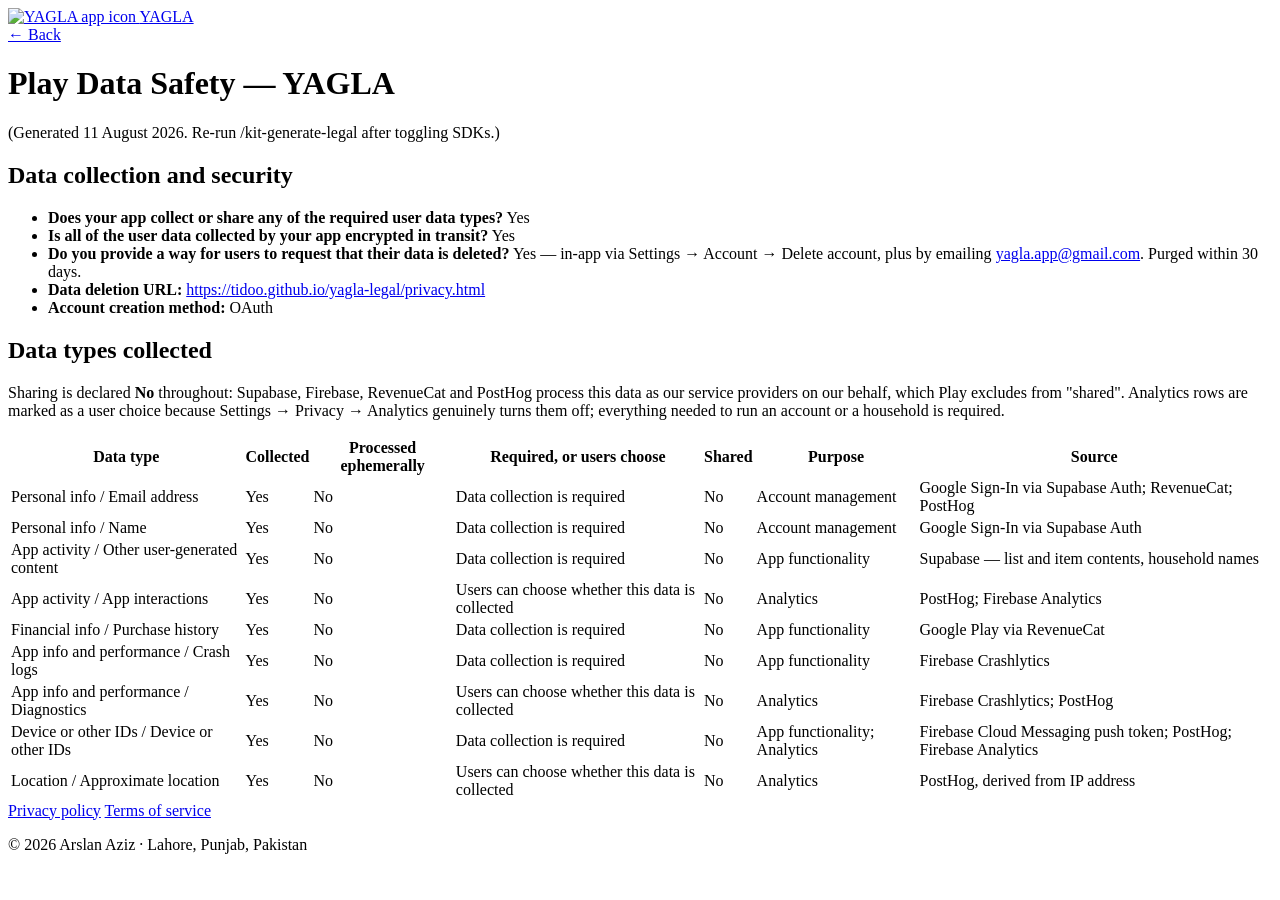
==== data-safety.html @ 9451c470 "Sync landing site from the app repo; point links at tidoo.github.io Co-Authored-By: Claude Opus 5.5 " ====
<!DOCTYPE html>
<html lang="en">
<head>
<meta charset="utf-8">
<meta name="viewport" content="width=device-width, initial-scale=1">
<title>Data Safety — YAGLA</title>
<meta name="description" content="Reference copy of the Play Data safety answers.">
<meta name="robots" content="noindex, nofollow">
<link rel="icon" href="assets/icon.png">
<link rel="stylesheet" href="styles.css">
</head>
<body>
<div class="wrap">
  <header class="site">
    <a class="brand" href="index.html">
      <img src="assets/icon.png" alt="YAGLA app icon">
      <span>YAGLA</span>
    </a>
  </header>
  <main class="legal">
    <a class="back" href="index.html">← Back</a>
<h1>Play Data Safety — YAGLA</h1>
<p>(Generated 11 August 2026. Re-run /kit-generate-legal after toggling SDKs.)</p>
<h2>Data collection and security</h2>
<ul>
<li><strong>Does your app collect or share any of the required user data types?</strong> Yes</li>
<li><strong>Is all of the user data collected by your app encrypted in transit?</strong> Yes</li>
<li><strong>Do you provide a way for users to request that their data is deleted?</strong> Yes — in-app via
Settings → Account → Delete account, plus by emailing <a href="mailto:yagla.app@gmail.com">yagla.app@gmail.com</a>. Purged within
30 days.</li>
<li><strong>Data deletion URL:</strong> <a href="https://tidoo.github.io/yagla-legal/privacy.html">https://tidoo.github.io/yagla-legal/privacy.html</a></li>
<li><strong>Account creation method:</strong> OAuth</li>
</ul>
<h2>Data types collected</h2>
<p>Sharing is declared <strong>No</strong> throughout: Supabase, Firebase, RevenueCat and PostHog process this
data as our service providers on our behalf, which Play excludes from &quot;shared&quot;. Analytics rows
are marked as a user choice because Settings → Privacy → Analytics genuinely turns them off;
everything needed to run an account or a household is required.</p>
<table>
<thead>
<tr>
<th>Data type</th>
<th>Collected</th>
<th>Processed ephemerally</th>
<th>Required, or users choose</th>
<th>Shared</th>
<th>Purpose</th>
<th>Source</th>
</tr>
</thead>
<tbody><tr>
<td>Personal info / Email address</td>
<td>Yes</td>
<td>No</td>
<td>Data collection is required</td>
<td>No</td>
<td>Account management</td>
<td>Google Sign-In via Supabase Auth; RevenueCat; PostHog</td>
</tr>
<tr>
<td>Personal info / Name</td>
<td>Yes</td>
<td>No</td>
<td>Data collection is required</td>
<td>No</td>
<td>Account management</td>
<td>Google Sign-In via Supabase Auth</td>
</tr>
<tr>
<td>App activity / Other user-generated content</td>
<td>Yes</td>
<td>No</td>
<td>Data collection is required</td>
<td>No</td>
<td>App functionality</td>
<td>Supabase — list and item contents, household names</td>
</tr>
<tr>
<td>App activity / App interactions</td>
<td>Yes</td>
<td>No</td>
<td>Users can choose whether this data is collected</td>
<td>No</td>
<td>Analytics</td>
<td>PostHog; Firebase Analytics</td>
</tr>
<tr>
<td>Financial info / Purchase history</td>
<td>Yes</td>
<td>No</td>
<td>Data collection is required</td>
<td>No</td>
<td>App functionality</td>
<td>Google Play via RevenueCat</td>
</tr>
<tr>
<td>App info and performance / Crash logs</td>
<td>Yes</td>
<td>No</td>
<td>Data collection is required</td>
<td>No</td>
<td>App functionality</td>
<td>Firebase Crashlytics</td>
</tr>
<tr>
<td>App info and performance / Diagnostics</td>
<td>Yes</td>
<td>No</td>
<td>Users can choose whether this data is collected</td>
<td>No</td>
<td>Analytics</td>
<td>Firebase Crashlytics; PostHog</td>
</tr>
<tr>
<td>Device or other IDs / Device or other IDs</td>
<td>Yes</td>
<td>No</td>
<td>Data collection is required</td>
<td>No</td>
<td>App functionality; Analytics</td>
<td>Firebase Cloud Messaging push token; PostHog; Firebase Analytics</td>
</tr>
<tr>
<td>Location / Approximate location</td>
<td>Yes</td>
<td>No</td>
<td>Users can choose whether this data is collected</td>
<td>No</td>
<td>Analytics</td>
<td>PostHog, derived from IP address</td>
</tr>
</tbody></table>

  </main>
  <footer class="site">
    <a href="privacy.html">Privacy policy</a>
    <a href="terms.html">Terms of service</a>
    <p>© 2026 Arslan Aziz · Lahore, Punjab, Pakistan</p>
  </footer>
</div>
</body>
</html>
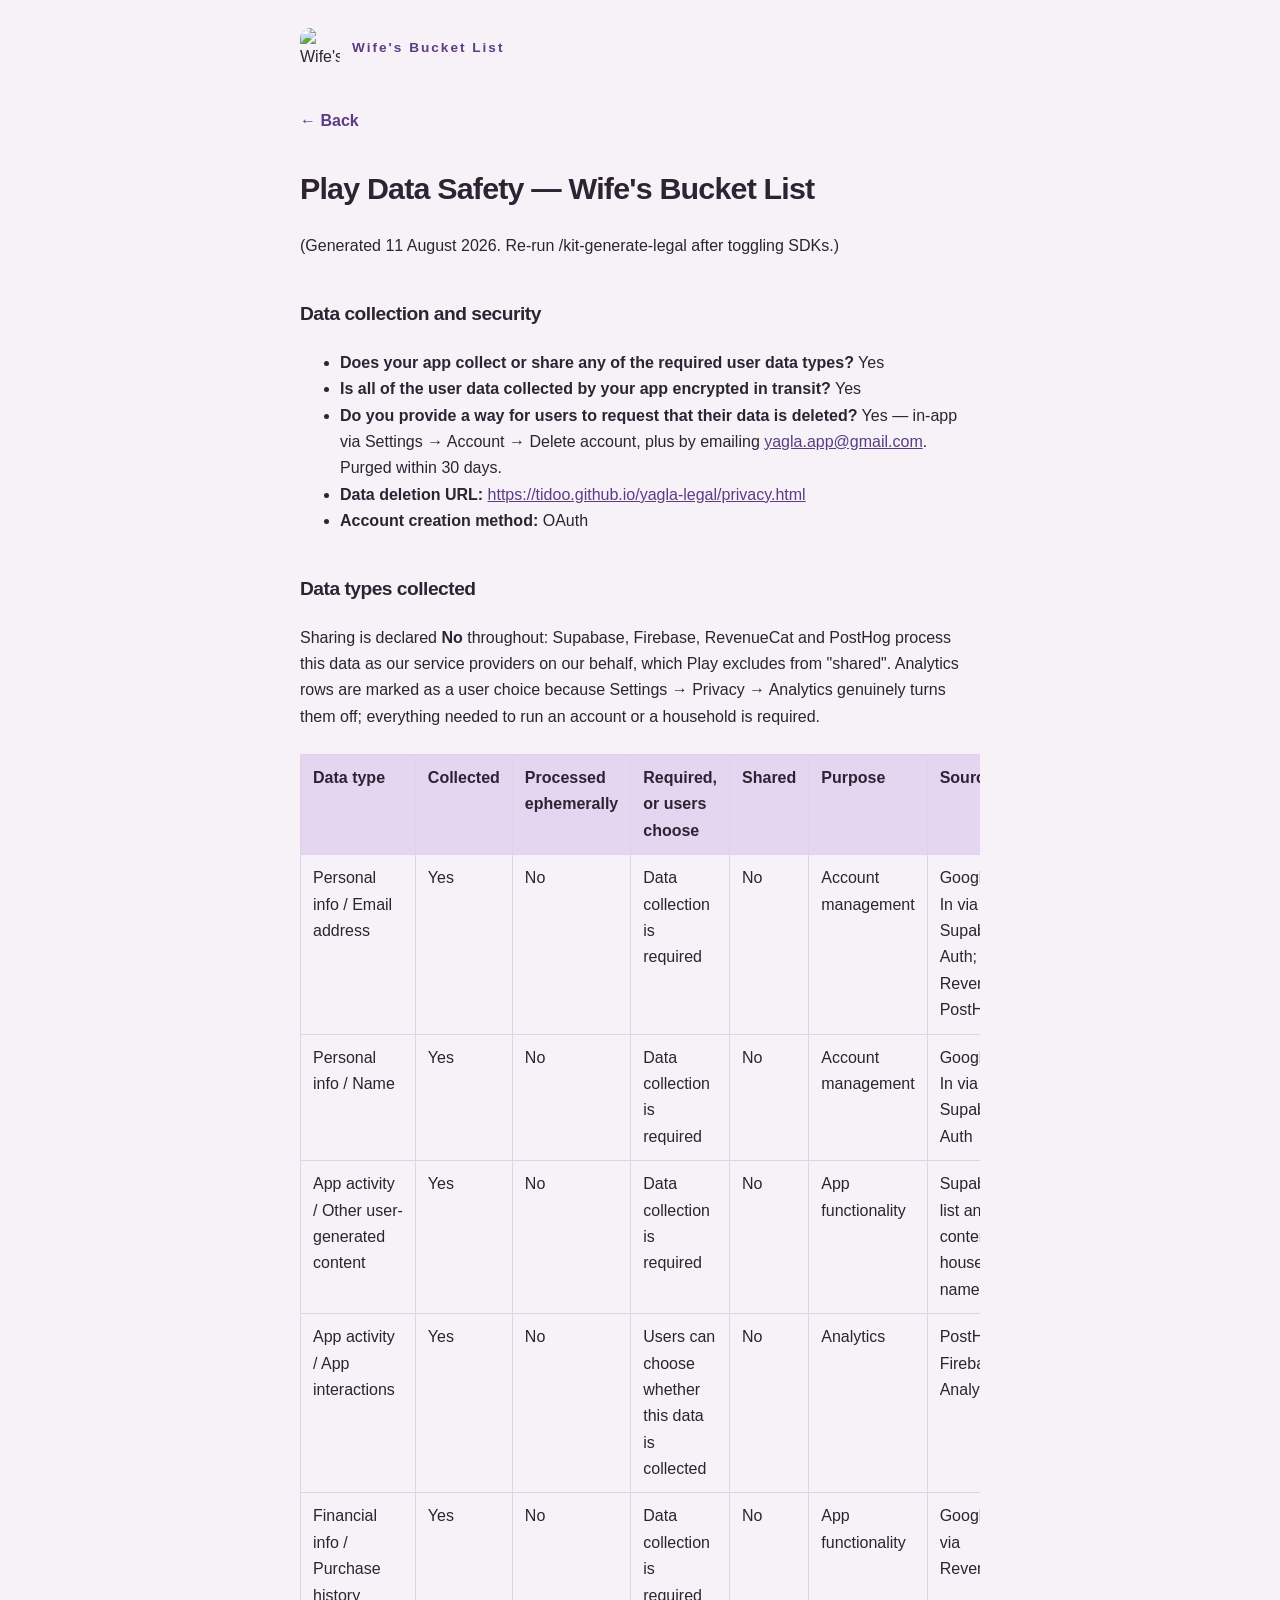
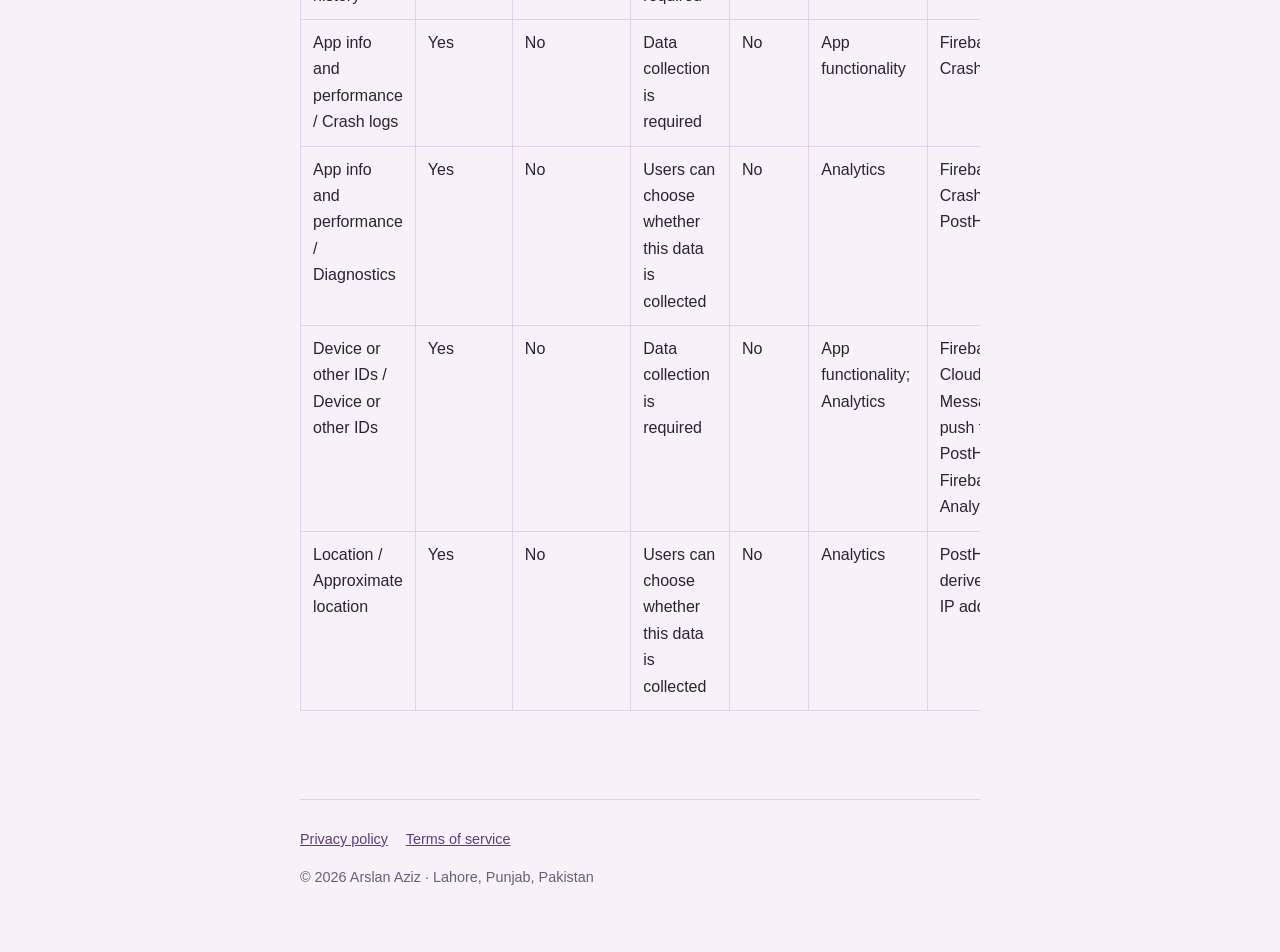
==== commit 9bc71a18: "Rename to Wife's Bucket List; new screenshots Co-Authored-By: Claude Opus 5.5 <noreply@anthropic.com" ====
--- a/data-safety.html
+++ b/data-safety.html
@@ -3,7 +3,7 @@
 <head>
 <meta charset="utf-8">
 <meta name="viewport" content="width=device-width, initial-scale=1">
-<title>Data Safety — YAGLA</title>
+<title>Data Safety — Wife's Bucket List</title>
 <meta name="description" content="Reference copy of the Play Data safety answers.">
 <meta name="robots" content="noindex, nofollow">
 <link rel="icon" href="assets/icon.png">
@@ -13,13 +13,13 @@
 <div class="wrap">
   <header class="site">
     <a class="brand" href="index.html">
-      <img src="assets/icon.png" alt="YAGLA app icon">
-      <span>YAGLA</span>
+      <img src="assets/icon.png" alt="Wife's Bucket List app icon">
+      <span>Wife's Bucket List</span>
     </a>
   </header>
   <main class="legal">
     <a class="back" href="index.html">← Back</a>
-<h1>Play Data Safety — YAGLA</h1>
+<h1>Play Data Safety — Wife's Bucket List</h1>
 <p>(Generated 11 August 2026. Re-run /kit-generate-legal after toggling SDKs.)</p>
 <h2>Data collection and security</h2>
 <ul>
--- a/styles.css
+++ b/styles.css
@@ -0,0 +1,157 @@
+/* Wife's Bucket List landing — one stylesheet, no build step, no external requests.
+   Accent is BrandPrimary from the app's Color.kt so the site and the app match. */
+
+:root {
+  --accent: #7B5EA7;
+  --accent-deep: #5C3D85;
+  --lilac: #E4D5F0;
+  --lilac-soft: #F3EAF7;
+  --ground: #F6F2F7;
+  --ink: #2C2333;
+  --muted: #6B6076;
+  --hairline: #E0D3E8;
+  --radius: 18px;
+  color-scheme: light;
+}
+
+* { box-sizing: border-box; }
+
+body {
+  margin: 0;
+  font-family: -apple-system, BlinkMacSystemFont, "Segoe UI", Roboto, Helvetica, Arial, sans-serif;
+  line-height: 1.65;
+  color: var(--ink);
+  background: var(--ground);
+  -webkit-font-smoothing: antialiased;
+}
+
+.wrap {
+  max-width: 720px;
+  margin: 0 auto;
+  padding: 0 20px;
+}
+
+/* ---------- Header ---------- */
+
+header.site {
+  padding: 28px 0 8px;
+}
+
+.brand {
+  display: flex;
+  align-items: center;
+  gap: 12px;
+  text-decoration: none;
+  color: var(--ink);
+}
+
+.brand img { width: 40px; height: 40px; border-radius: 10px; }
+.brand span { font-weight: 800; letter-spacing: 2px; font-size: 0.85rem; color: var(--accent-deep); }
+
+/* ---------- Hero ---------- */
+
+.hero {
+  padding: 56px 0 40px;
+  text-align: center;
+  background: linear-gradient(160deg, var(--lilac-soft) 0%, var(--lilac) 100%);
+  border-radius: var(--radius);
+  margin-top: 16px;
+}
+
+.hero h1 {
+  font-size: clamp(2rem, 7vw, 3rem);
+  line-height: 1.08;
+  letter-spacing: -1.5px;
+  margin: 0 0 16px;
+}
+
+.hero p.lead {
+  font-size: 1.15rem;
+  color: var(--muted);
+  margin: 0 auto 28px;
+  max-width: 30ch;
+}
+
+.cta {
+  display: inline-block;
+  background: var(--accent);
+  color: #fff;
+  text-decoration: none;
+  font-weight: 700;
+  padding: 15px 30px;
+  border-radius: 14px;
+}
+
+.cta:hover { background: var(--accent-deep); }
+
+/* ---------- Screenshots ---------- */
+
+.shots {
+  display: flex;
+  gap: 16px;
+  justify-content: center;
+  flex-wrap: wrap;
+  margin: 40px 0 8px;
+}
+
+.shots img {
+  width: 100%;
+  max-width: 216px;
+  height: auto;
+  border-radius: 14px;
+  box-shadow: 0 8px 28px rgba(70, 44, 102, 0.16);
+}
+
+/* ---------- Features ---------- */
+
+section { padding: 40px 0; }
+
+h2 {
+  font-size: 1.5rem;
+  letter-spacing: -0.5px;
+  margin: 0 0 20px;
+}
+
+.features { display: grid; gap: 14px; }
+
+.feature {
+  background: #fff;
+  border: 1px solid var(--hairline);
+  border-radius: var(--radius);
+  padding: 18px 20px;
+}
+
+.feature h3 { margin: 0 0 4px; font-size: 1.05rem; }
+.feature p { margin: 0; color: var(--muted); }
+
+/* ---------- Contact ---------- */
+
+.contact a { color: var(--accent-deep); }
+
+/* ---------- Legal pages ---------- */
+
+.legal { padding: 32px 0 64px; }
+.legal h1 { font-size: 1.9rem; letter-spacing: -0.8px; }
+.legal h2 { font-size: 1.2rem; margin-top: 2em; }
+.legal table { border-collapse: collapse; width: 100%; margin: 1.5em 0; display: block; overflow-x: auto; }
+.legal th, .legal td { border: 1px solid var(--hairline); padding: 10px 12px; text-align: left; vertical-align: top; }
+.legal th { background: var(--lilac); }
+.legal a { color: var(--accent-deep); }
+.legal code { background: var(--lilac-soft); padding: 2px 5px; border-radius: 4px; }
+
+.back { display: inline-block; margin-bottom: 8px; color: var(--accent-deep); text-decoration: none; font-weight: 600; }
+
+/* ---------- Footer ---------- */
+
+footer.site {
+  border-top: 1px solid var(--hairline);
+  padding: 28px 0 48px;
+  font-size: 0.9rem;
+  color: var(--muted);
+}
+
+footer.site a { color: var(--accent-deep); margin-right: 14px; }
+
+@media (max-width: 520px) {
+  .shots img { max-width: 46%; }
+}
